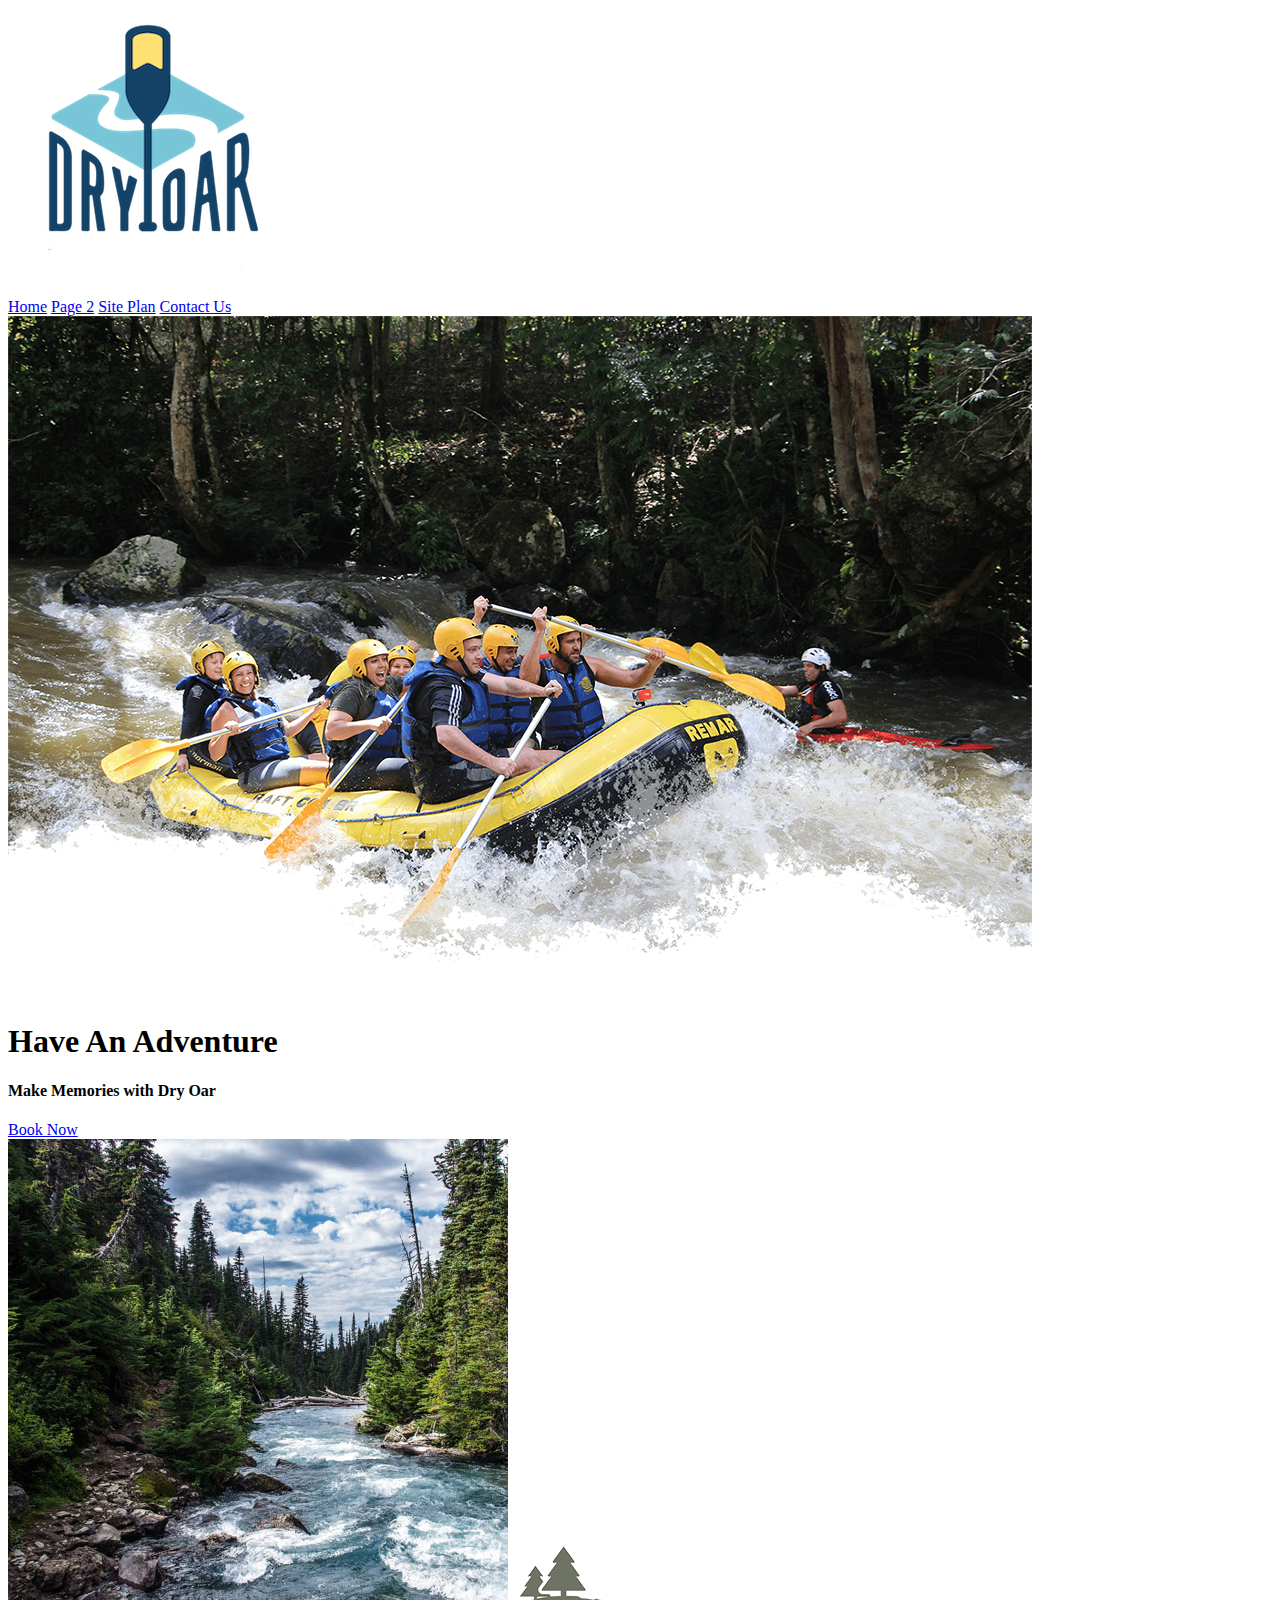
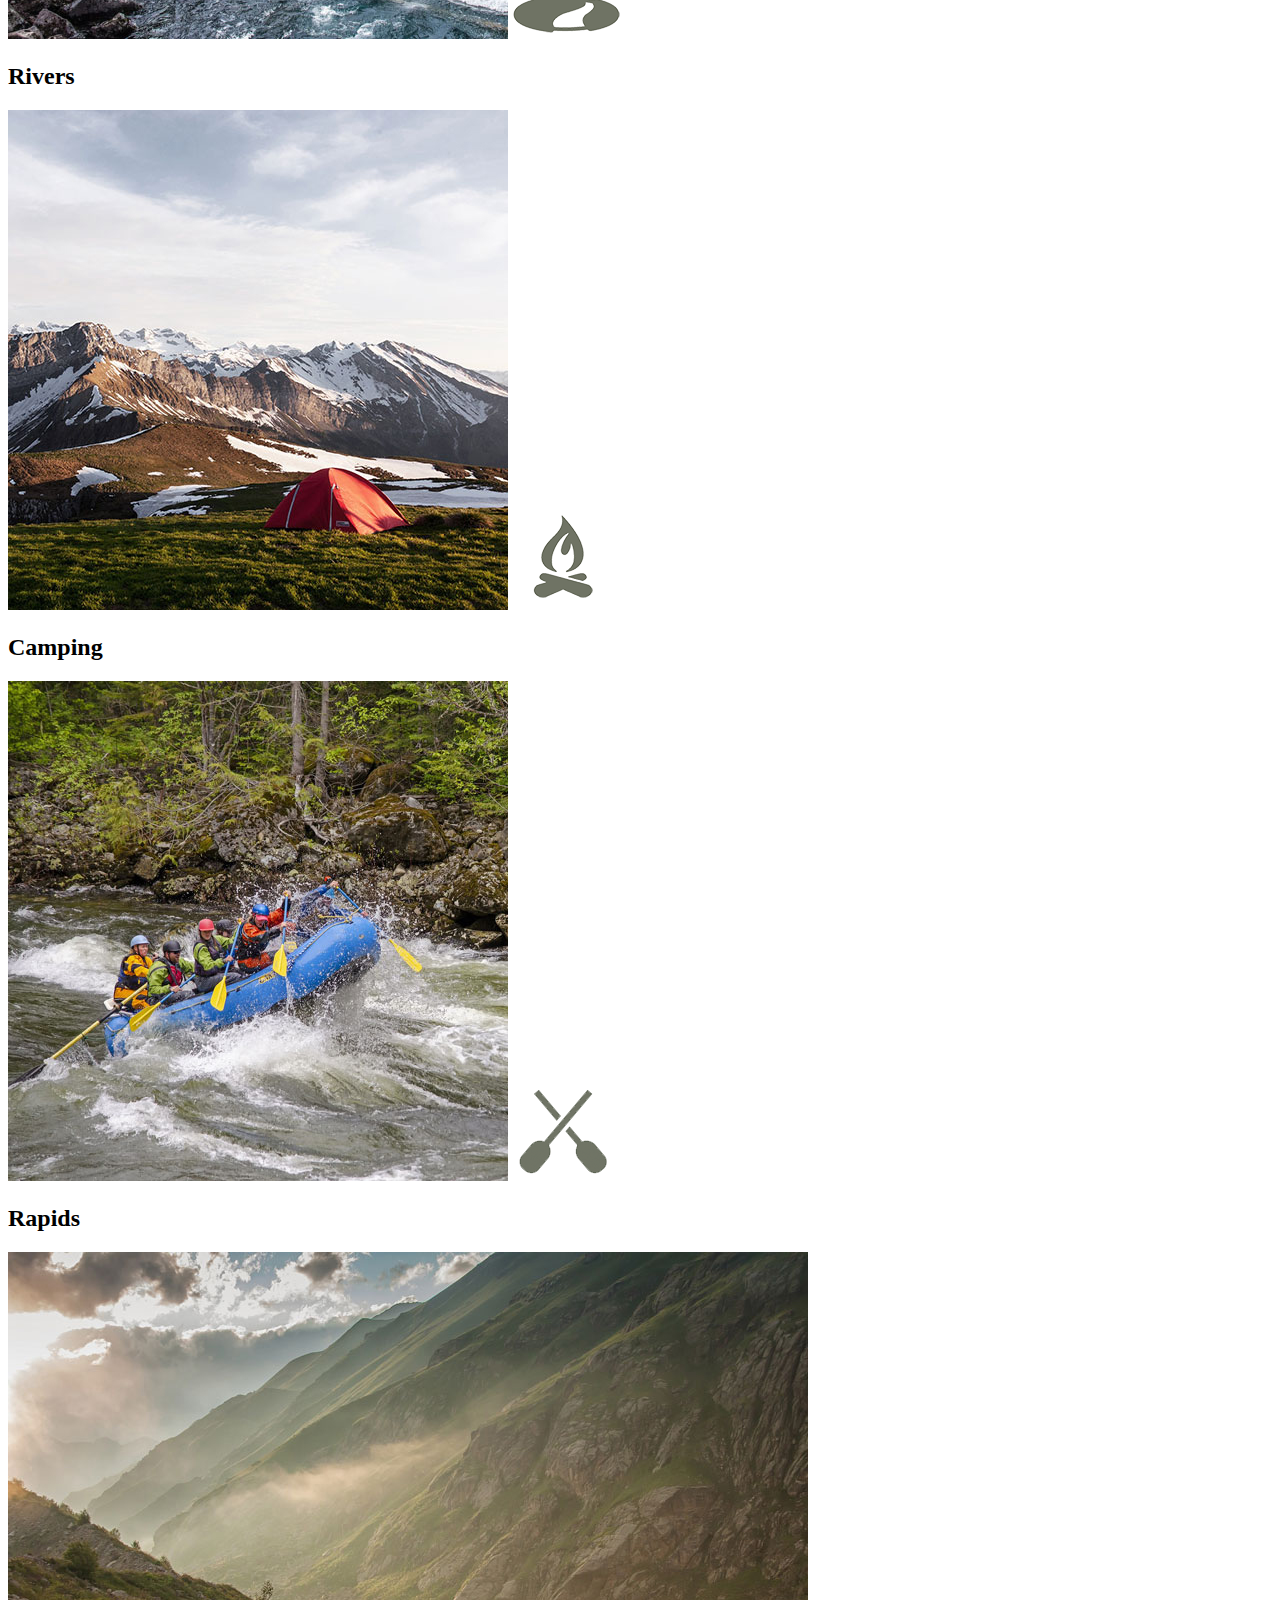
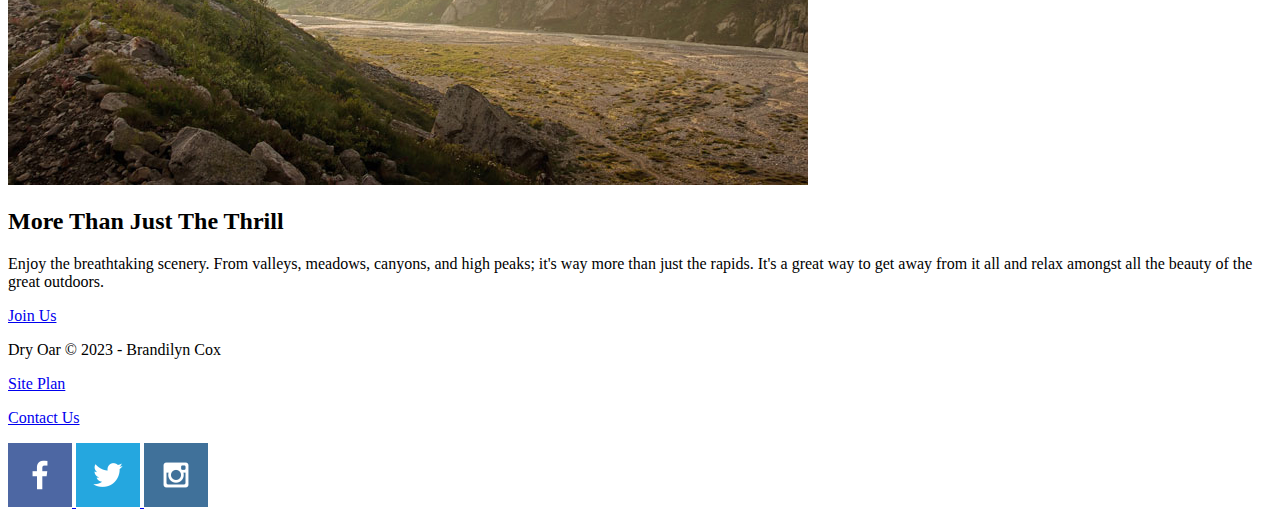
==== wwr/index.html @ a7d838d7 "adding home page" ====
<!DOCTYPE html>
<html lang="en">
<head>
    <meta charset="UTF-8">
    <meta name="viewport" content="width=device-width, initial-scale=1.0">
    <title>Whitewater Rafting Vacations | Dry Oar Boating | Home</title>
</head>
<body>
    <header>
        <a id="logo_link" href="index.html">
            <img class="logo" src="images/logo.png" alt="Dry Oar Logo">
        </a>
        <nav>
            <a href="index.html">Home</a>
            <a href="#">Page 2</a>
            <a href="site-plan-rafting.html">Site Plan</a>
            <a href="contactus.html">Contact Us</a>
        </nav>
    </header>
    <div id="hero">
        <div id="hero-box">
            <img id="hero-img" src="images/hero.png" alt="People enjoying rafting">
        </div>
        <section id="hero-msg">
            <h1 class="home-title">Have An Adventure</h1>
            <h4>Make Memories with Dry Oar </h4>
            <div class='button-box'>
                <a class='book' href="contactus.html">Book Now</a>
            </div>
        </section>
    </div>
    <main class="home-grid">
        <section class="rivers-card">
            <img class="card-img" src="images/rivers.jpg" alt="river in forest">
            <img class="icon" src="images/river_icon.png" alt="river icon">
            <h2>Rivers</h2>
        </section>
        <section class="camping-card">
            <img class="card-img" src="images/camping.jpg" alt="tent in mountains">
            <img class="icon" src="images/fire_icon.png" alt="fire icon">
            <h2>Camping</h2>
        </section>
        <section class="rapids-card">
            <img class="card-img" src="images/rapids.jpg" alt="rafting boat">
            <img class="icon" src="images/oars.png" alt="oars icon">
            <h2>Rapids</h2>
        </section>
        <img class="mountains" src="images/mountains.jpg" alt="Misty mountains">
        <section class="msg">
            <h2>More Than Just The Thrill</h2>
            <p>Enjoy the breathtaking scenery. From valleys, meadows, canyons, and high peaks; it's way more than just the rapids. It's a great way to get away from it all and relax amongst all the beauty of the great outdoors. </p>
            <a class='join' href="rivers.html">Join Us</a>
    </section>
    </main>
    <footer>
        <p>Dry Oar &copy; 2023 - Brandilyn Cox</p>
        <p><a href="site-plan-rafting.html">Site Plan</a></p>
        <p><a href="contactus.html">Contact Us</a></p>
        <div class="social">
            <a href="https://facebook.com">
                <img src="images/facebook.png" alt="fb icon">
            </a>
            <a href="https://twitter.com">
                <img src="images/twitter.png" alt="twitter icon">
            </a>
            <a href="https://instagram.com">
                <img src="images/instagram.png" alt="instagram icon">
            </a>
        </div>
    </footer>
</body>
</html>
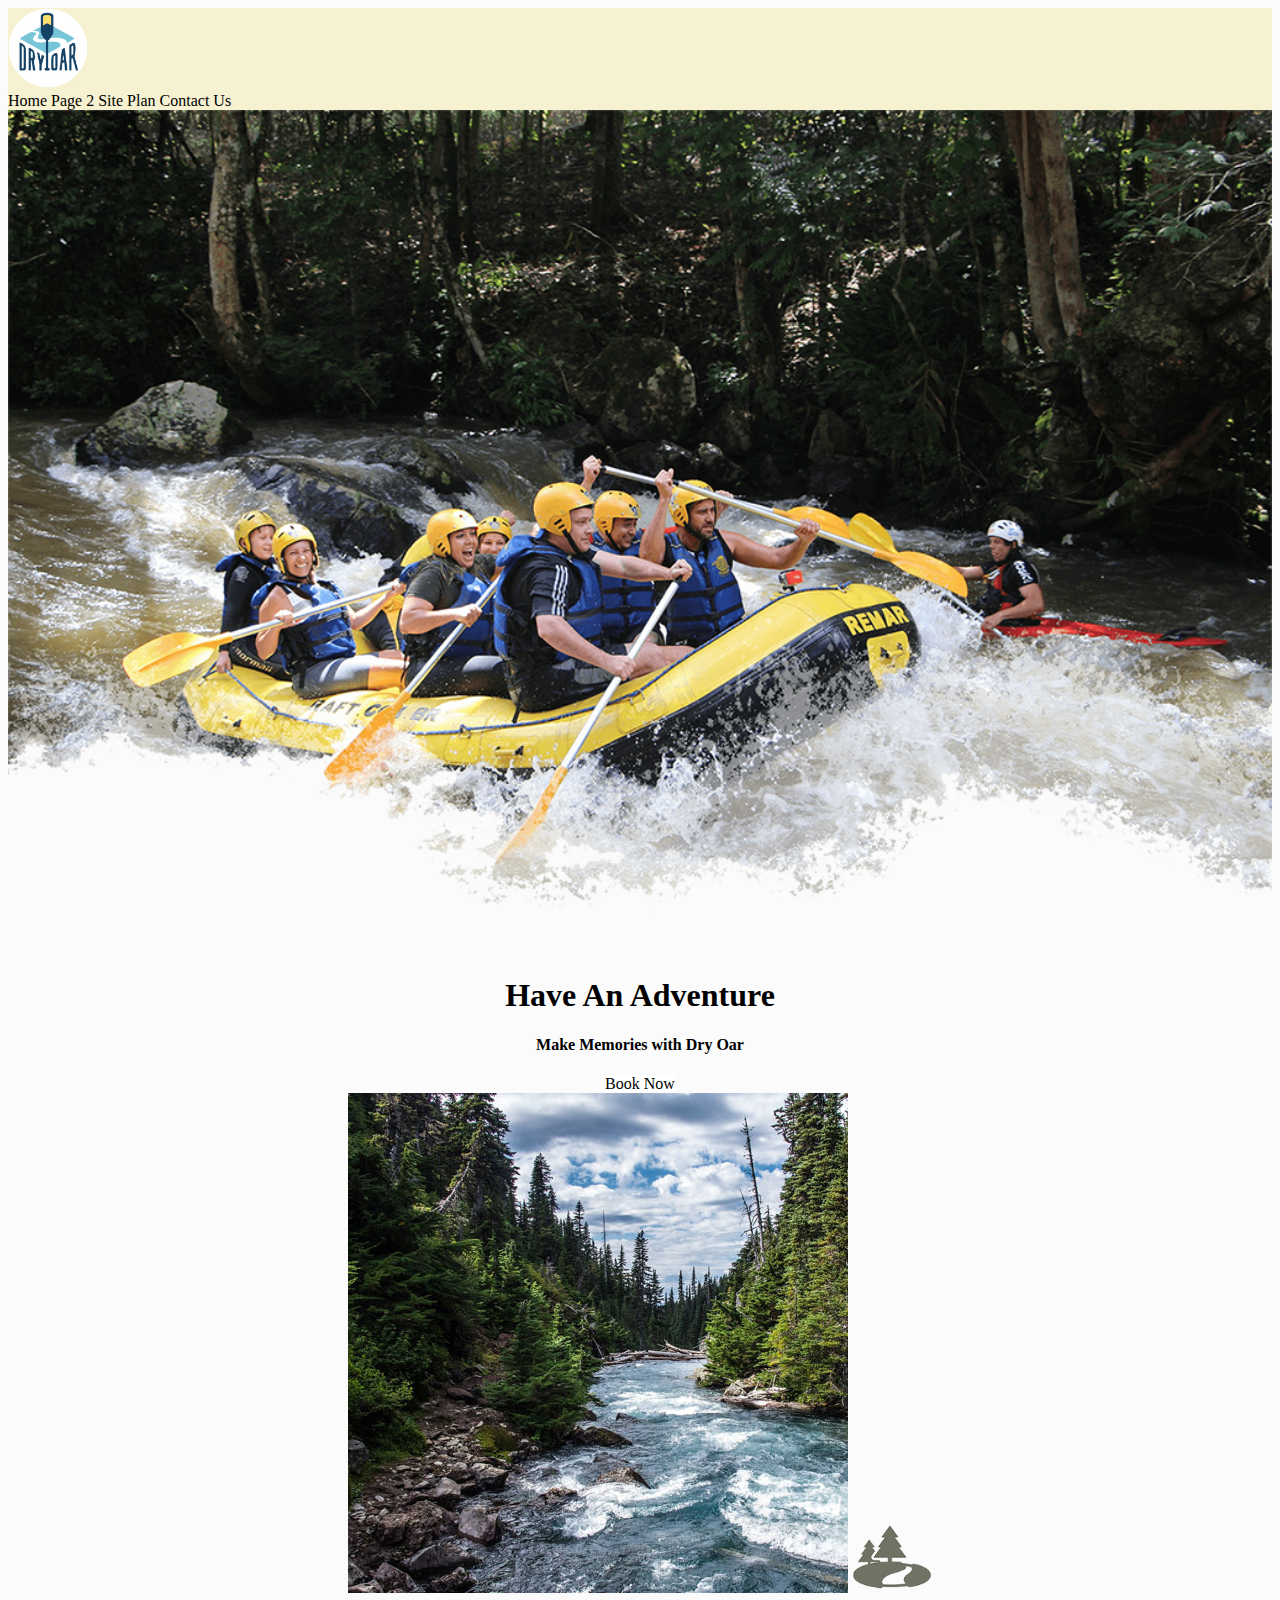
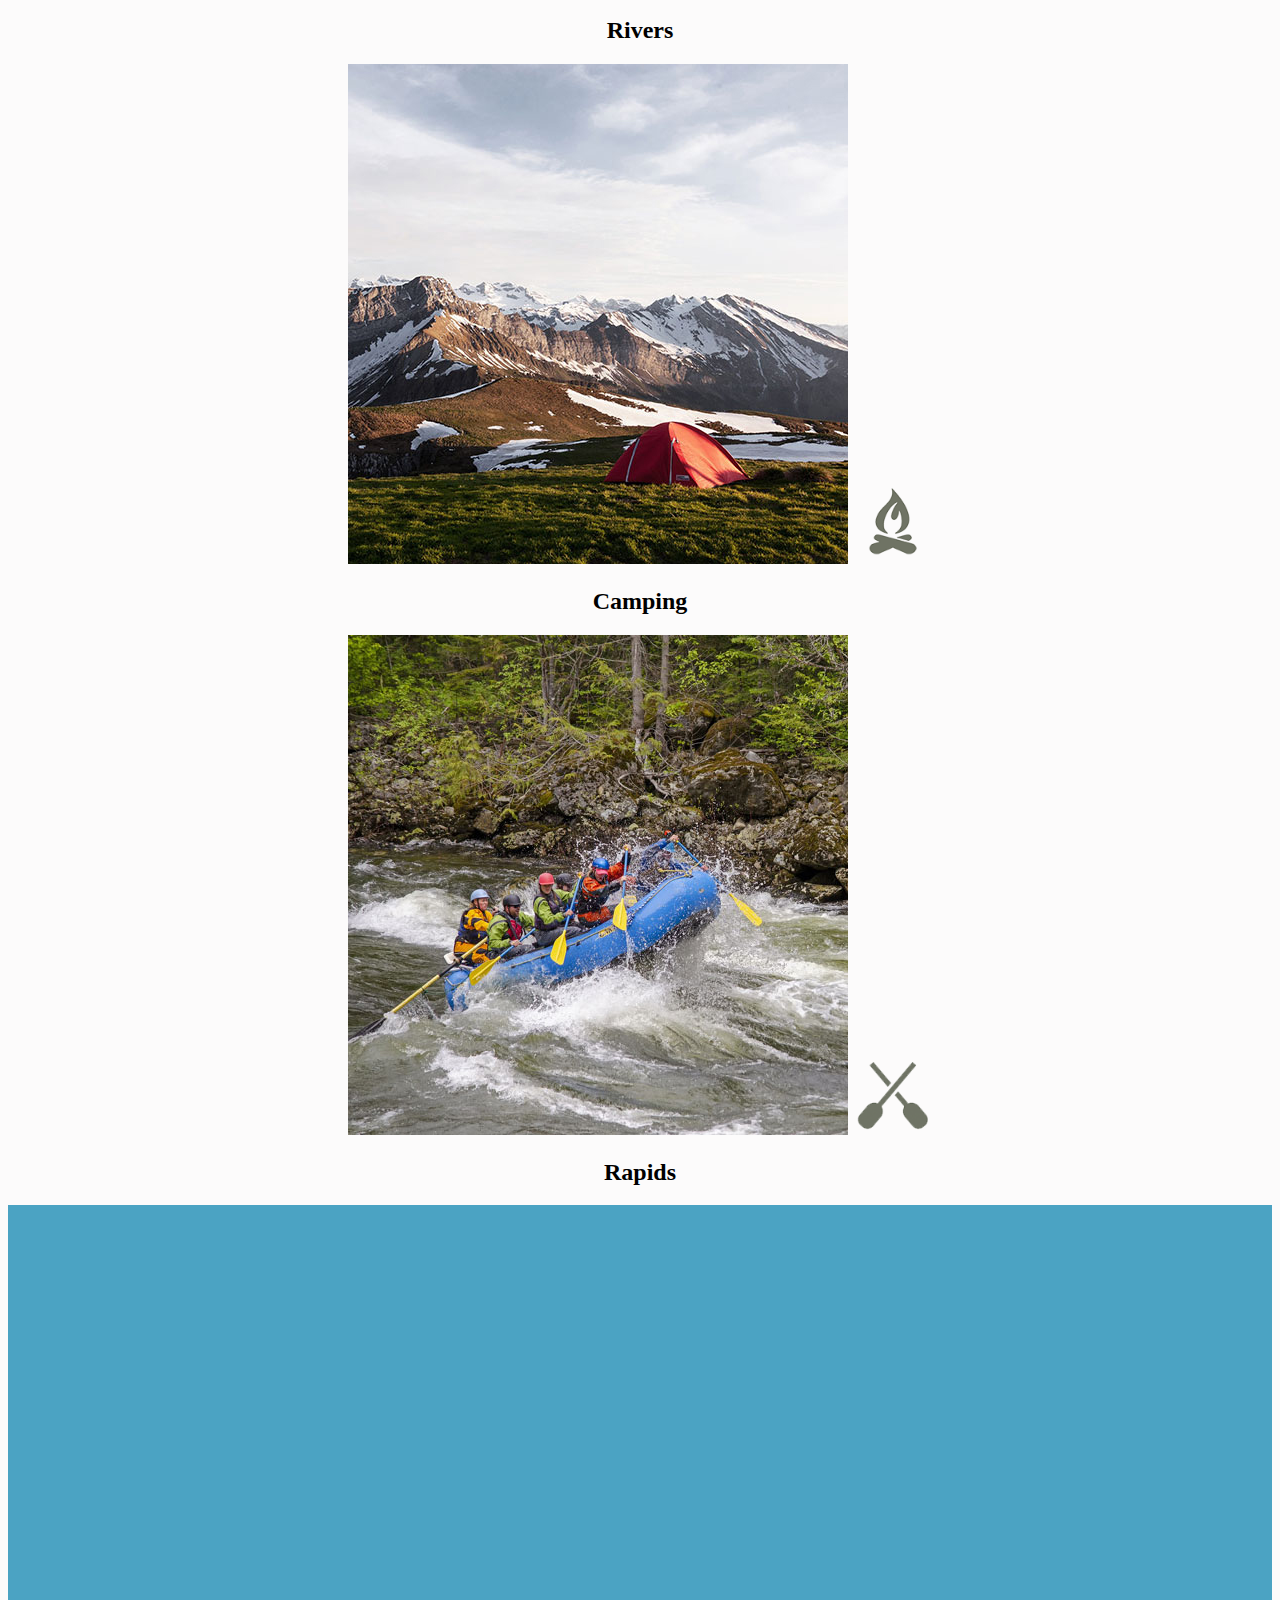
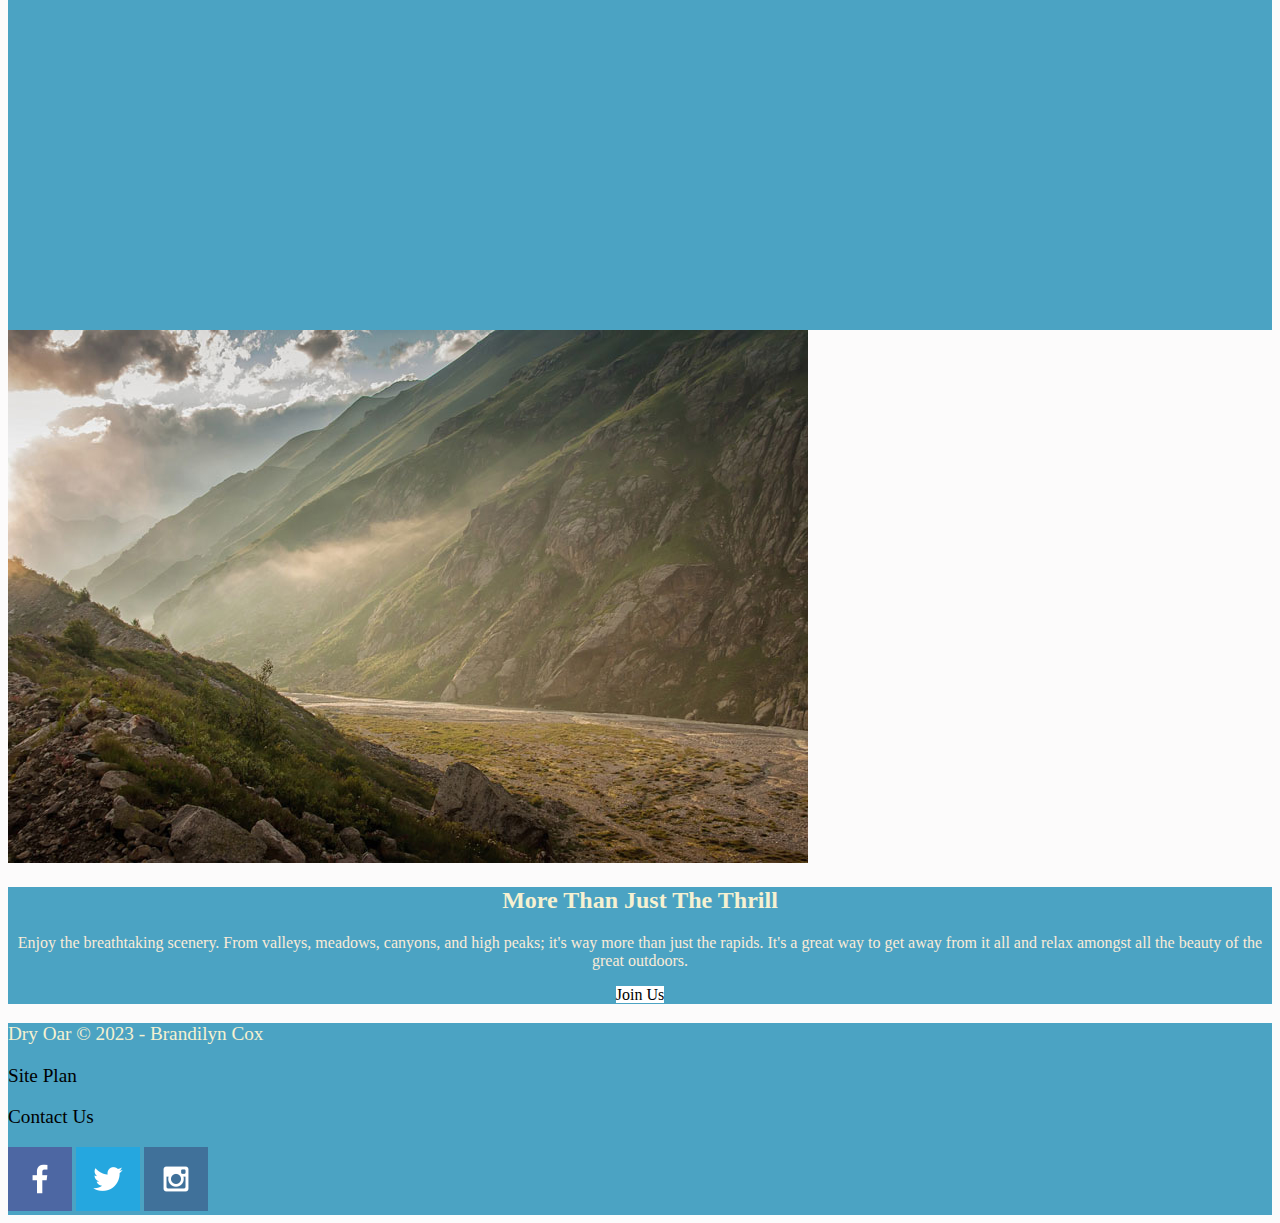
==== commit 4379d2f3: "update centering and decor" ====
--- a/wwr/index.html
+++ b/wwr/index.html
@@ -3,9 +3,11 @@
 <head>
     <meta charset="UTF-8">
     <meta name="viewport" content="width=device-width, initial-scale=1.0">
+    <link rel="stylesheet" href="styles/style.css">
     <title>Whitewater Rafting Vacations | Dry Oar Boating | Home</title>
 </head>
 <body>
+    <div id="content">
     <header>
         <a id="logo_link" href="index.html">
             <img class="logo" src="images/logo.png" alt="Dry Oar Logo">
@@ -45,6 +47,7 @@
             <img class="icon" src="images/oars.png" alt="oars icon">
             <h2>Rapids</h2>
         </section>
+        <div id="background"></div>
         <img class="mountains" src="images/mountains.jpg" alt="Misty mountains">
         <section class="msg">
             <h2>More Than Just The Thrill</h2>
@@ -57,16 +60,17 @@
         <p><a href="site-plan-rafting.html">Site Plan</a></p>
         <p><a href="contactus.html">Contact Us</a></p>
         <div class="social">
-            <a href="https://facebook.com">
+            <a href="https://facebook.com" target="_blank">
                 <img src="images/facebook.png" alt="fb icon">
             </a>
-            <a href="https://twitter.com">
+            <a href="https://twitter.com" target="_blank">
                 <img src="images/twitter.png" alt="twitter icon">
             </a>
-            <a href="https://instagram.com">
+            <a href="https://instagram.com" target="_blank">
                 <img src="images/instagram.png" alt="instagram icon">
             </a>
         </div>
     </footer>
+    </div>
 </body>
 </html>--- a/wwr/styles/style.css
+++ b/wwr/styles/style.css
@@ -0,0 +1,110 @@
+header {
+    background-color: #f6f1d1;
+}
+
+nav a {
+    text-align: center;
+    color: #000000;
+    text-decoration: none;
+}
+
+nav a:hover {
+    background-color: #000000;
+    color: #fcfbfb;
+}
+
+.logo {
+    width: 80px;
+}
+
+.home-title {
+    color: #000000;
+}
+
+body {
+    background-color: #fcfbfb; 
+}
+
+#content {
+    max-width: 1600px;
+    margin: 0 auto;
+}
+
+h4 {
+    color: #000000;
+}
+
+
+#hero-msg h1, #hero-msg h4 {
+    text-align: center;
+}
+
+#hero-img {
+    width: 100%;
+}
+
+main section {
+    text-align: center;
+}
+
+.icon {
+    width: 80px;
+}
+
+.button-box {
+    text-align: center;
+}
+
+#background {
+    height: 725px;
+    background-color: #4BA3C3;
+}
+
+.book, .join {
+    background-color: #ffffff;
+    color: #000000;
+    text-decoration: none;
+}
+
+.book:hover, .join:hover {
+    background-color: #4BA3C3;
+    color: #fcfbfb;
+}
+
+.msg {
+    background-color: #4BA3C3;
+}
+
+.msg h2 {
+    color: #f6f1d1;
+}
+
+.msg p {
+    color: antiquewhite;
+}
+
+
+
+footer {
+    background-color: #4BA3C3;
+    color: #f6f1d1;
+}
+
+footer p {
+    font-size: 1.2em;
+}
+
+footer p a:hover {
+    text-decoration: underline;
+}
+
+footer a {
+    color: #000000;
+    text-decoration: none;
+}
+
+footer a:hover {
+    color: #f6f1d1;
+}
+
+
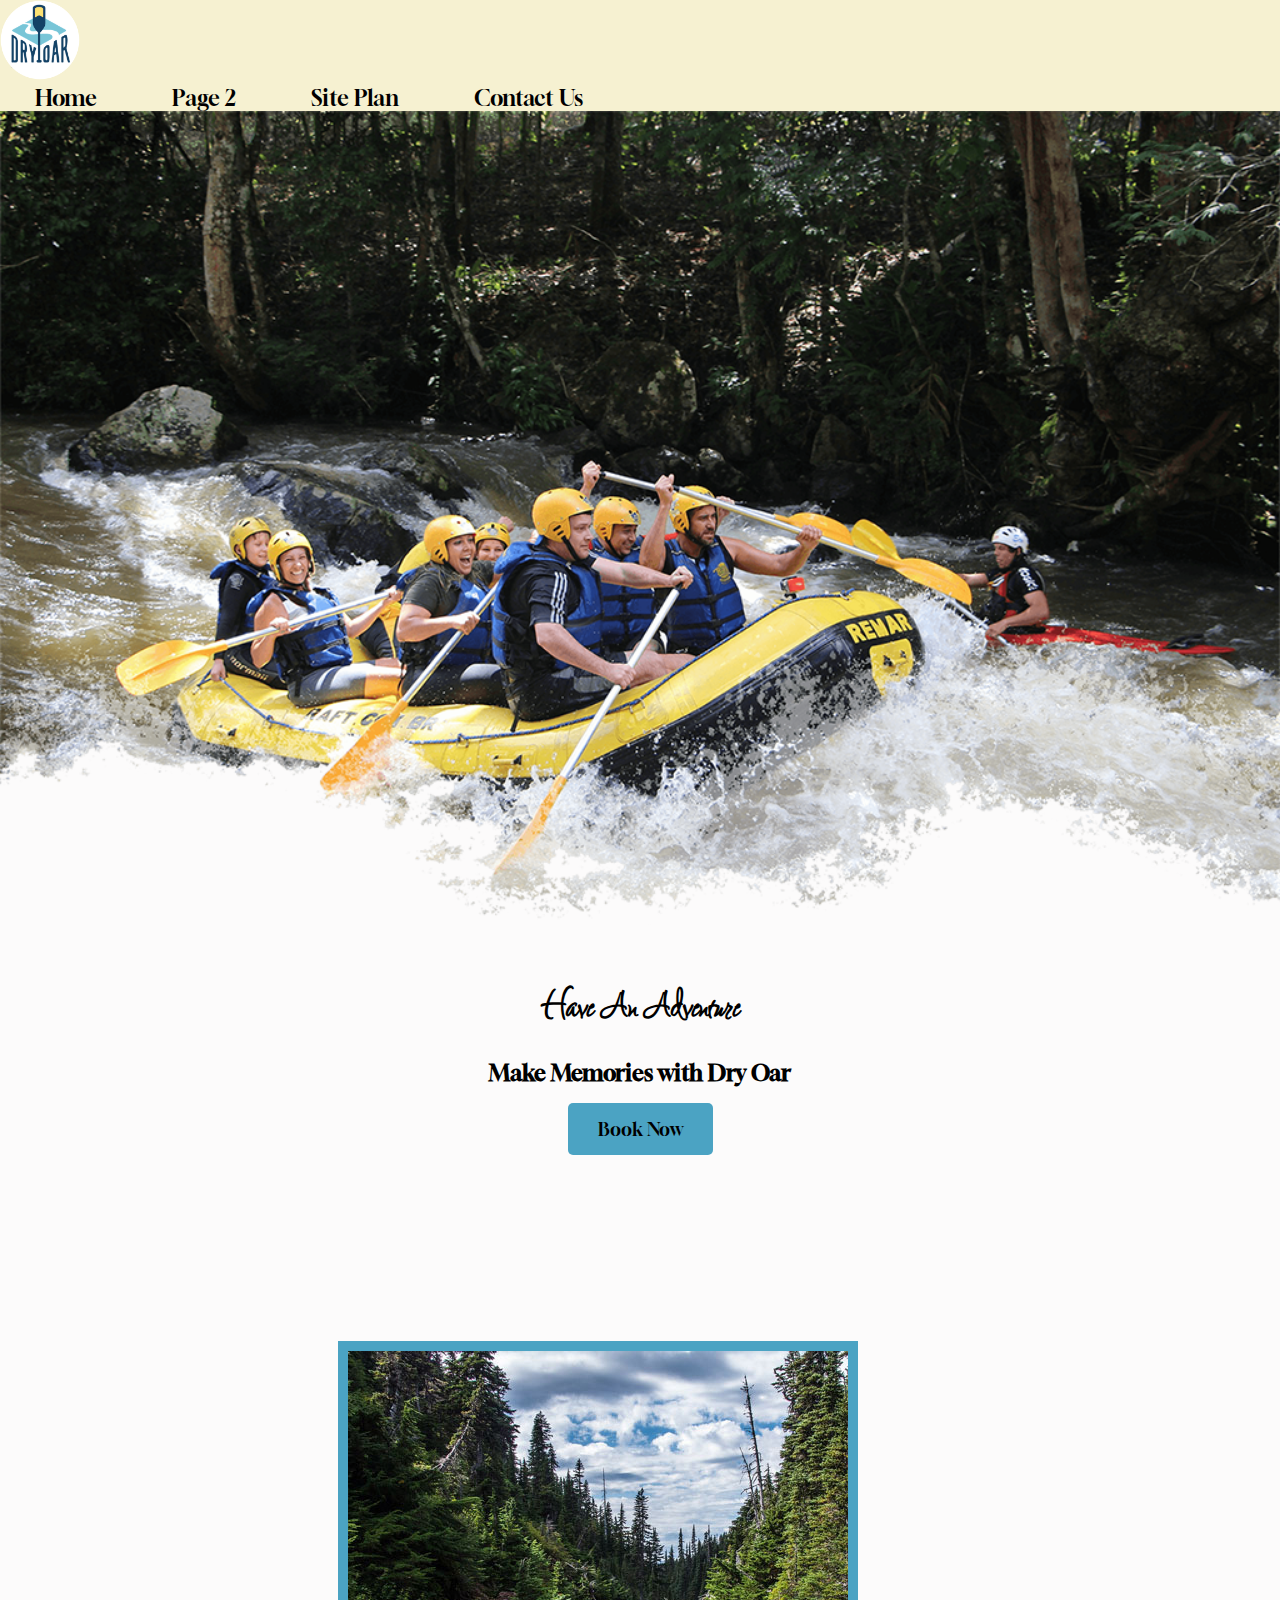
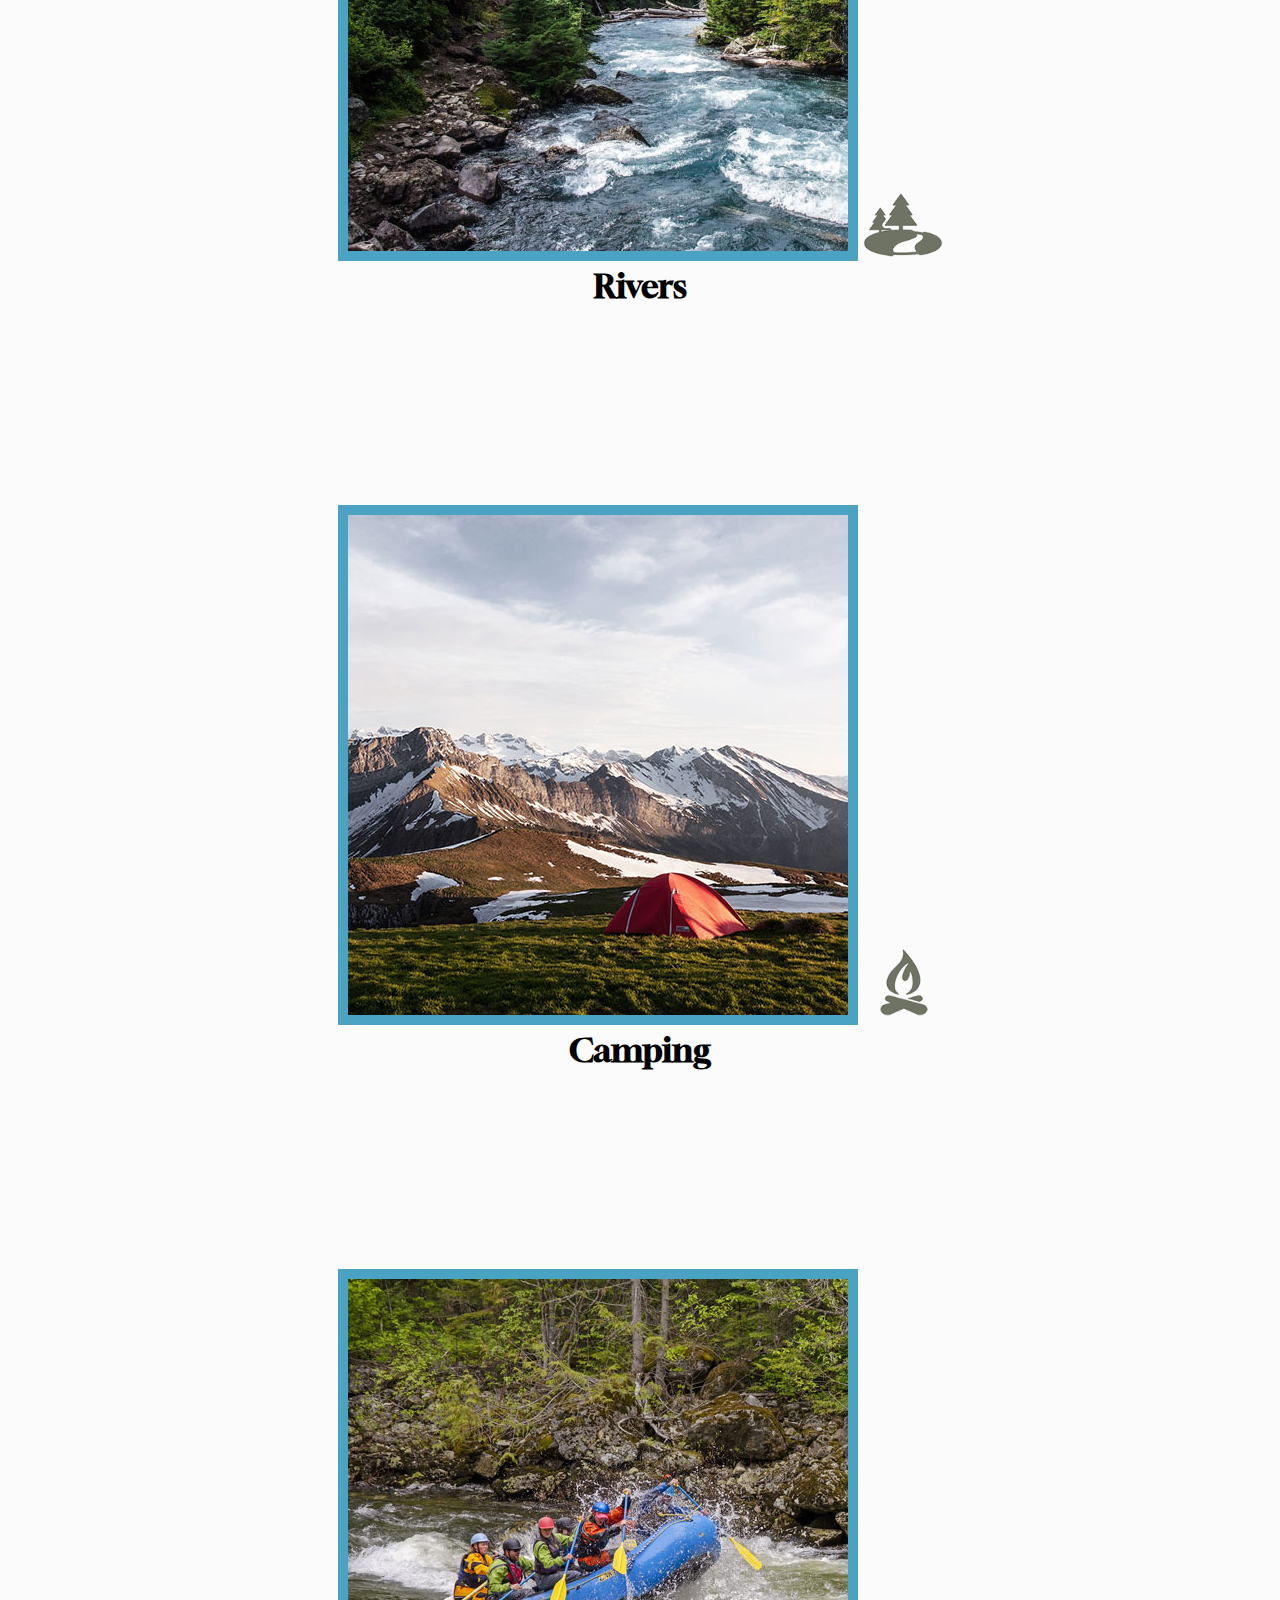
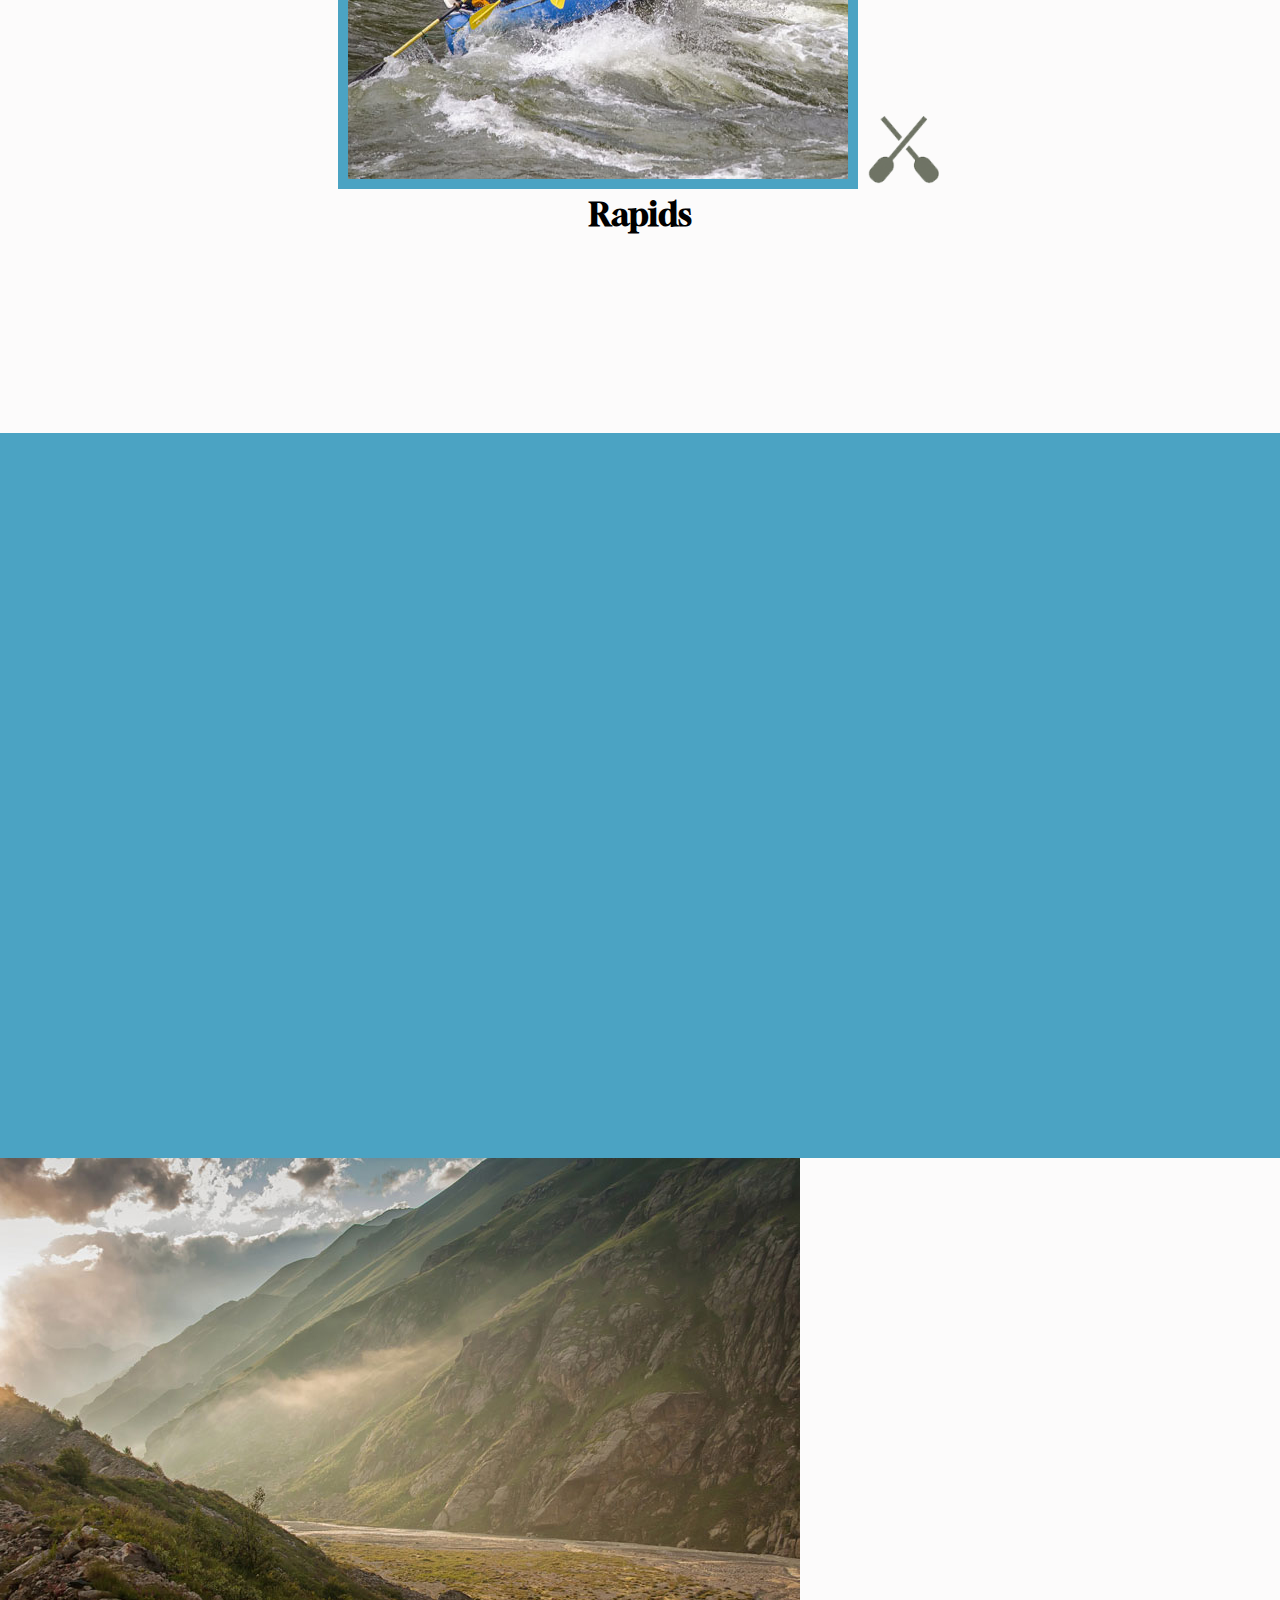
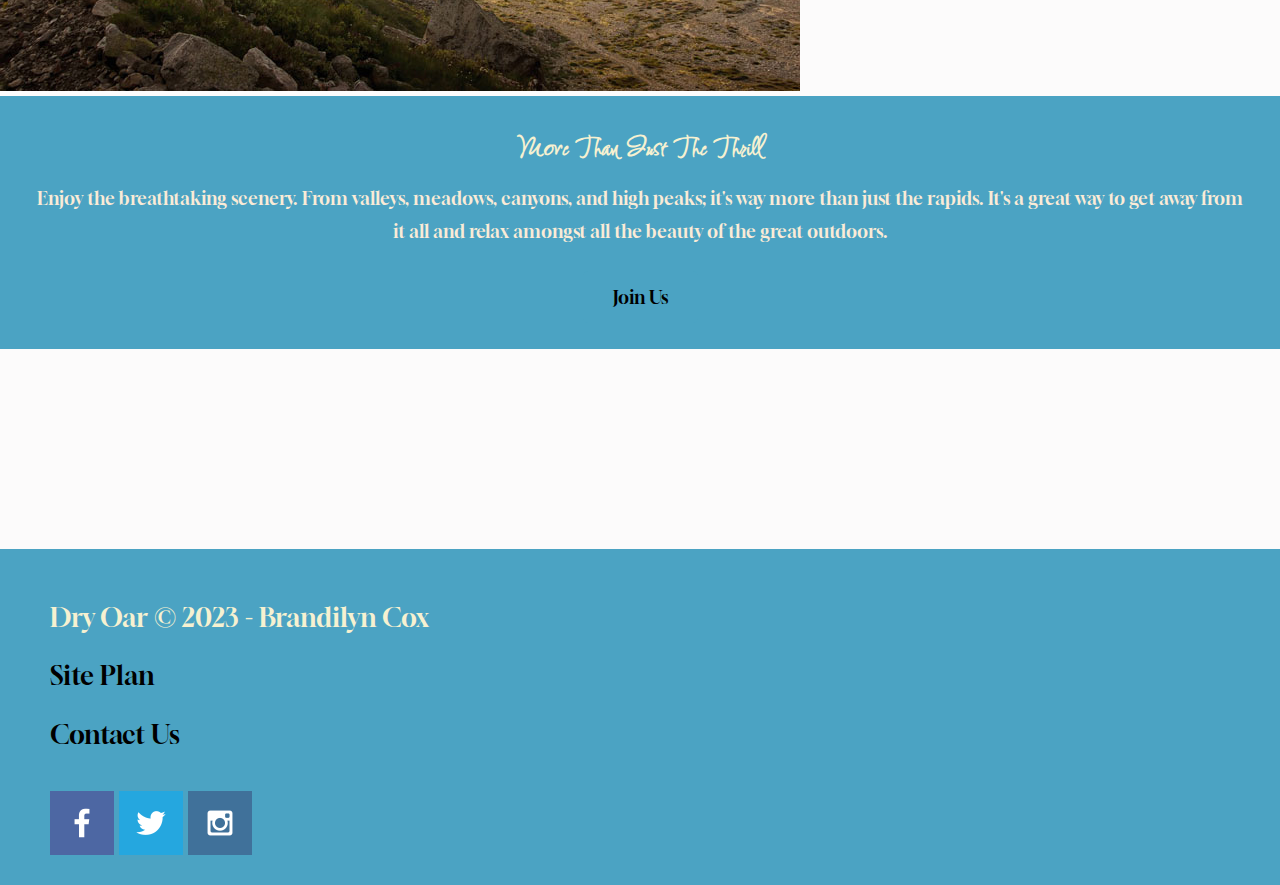
==== commit 89a3cef6: "Fonts and Spacing" ====
--- a/wwr/index.html
+++ b/wwr/index.html
@@ -53,7 +53,7 @@
             <h2>More Than Just The Thrill</h2>
             <p>Enjoy the breathtaking scenery. From valleys, meadows, canyons, and high peaks; it's way more than just the rapids. It's a great way to get away from it all and relax amongst all the beauty of the great outdoors. </p>
             <a class='join' href="rivers.html">Join Us</a>
-    </section>
+        </section>
     </main>
     <footer>
         <p>Dry Oar &copy; 2023 - Brandilyn Cox</p>
--- a/wwr/styles/style.css
+++ b/wwr/styles/style.css
@@ -1,3 +1,6 @@
+@import url('https://fonts.googleapis.com/css2?family=Fuggles&family=Gloock&display=swap');
+
+
 header {
     background-color: #f6f1d1;
 }
@@ -6,6 +9,7 @@
     text-align: center;
     color: #000000;
     text-decoration: none;
+    padding: 35px;
 }
 
 nav a:hover {
@@ -17,12 +21,27 @@
     width: 80px;
 }
 
+#logo_link {
+    padding-top: 5px;
+}
+
 .home-title {
     color: #000000;
+    font-family: Fuggles;
+    font-size: 2em;
+    margin-top: 10px;
 }
 
 body {
     background-color: #fcfbfb; 
+    font-family: Gloock, 'Times New Roman', serif;
+    font-size: 22px;
+    margin: 0;
+    padding: 0;
+}
+
+h2 {
+    margin: 0;
 }
 
 #content {
@@ -47,8 +66,22 @@
     text-align: center;
 }
 
+main section img {
+    box-sizing: border-box;
+
+}
+
+.rivers-card, .camping-card, .rapids-card {
+    margin: 200px 0;
+}
+
+.card-img {
+    border: 10px solid #4BA3C3;
+}
+
 .icon {
     width: 80px;
+    padding-top: 10px;
 }
 
 .button-box {
@@ -61,9 +94,13 @@
 }
 
 .book, .join {
-    background-color: #ffffff;
+    background-color: #4BA3C3;
     color: #000000;
     text-decoration: none;
+    font-size: 18px;
+    padding: 15px 30px;
+    margin-top: 50px;
+    border-radius: 5px;
 }
 
 .book:hover, .join:hover {
@@ -73,14 +110,19 @@
 
 .msg {
     background-color: #4BA3C3;
+    line-height: 1.5em;
+    padding: 35px;
 }
 
 .msg h2 {
     color: #f6f1d1;
+    font-family: Fuggles, Georgia, sans-serif;
 }
 
 .msg p {
     color: antiquewhite;
+    font-size: .8em;
+    padding-bottom: 15px;
 }
 
 
@@ -88,6 +130,8 @@
 footer {
     background-color: #4BA3C3;
     color: #f6f1d1;
+    padding: 25px 50px;
+    margin-top: 200px;
 }
 
 footer p {
@@ -107,4 +151,8 @@
     color: #f6f1d1;
 }
 
+footer .social img {
+    padding-top: 15px;
+}
 
+
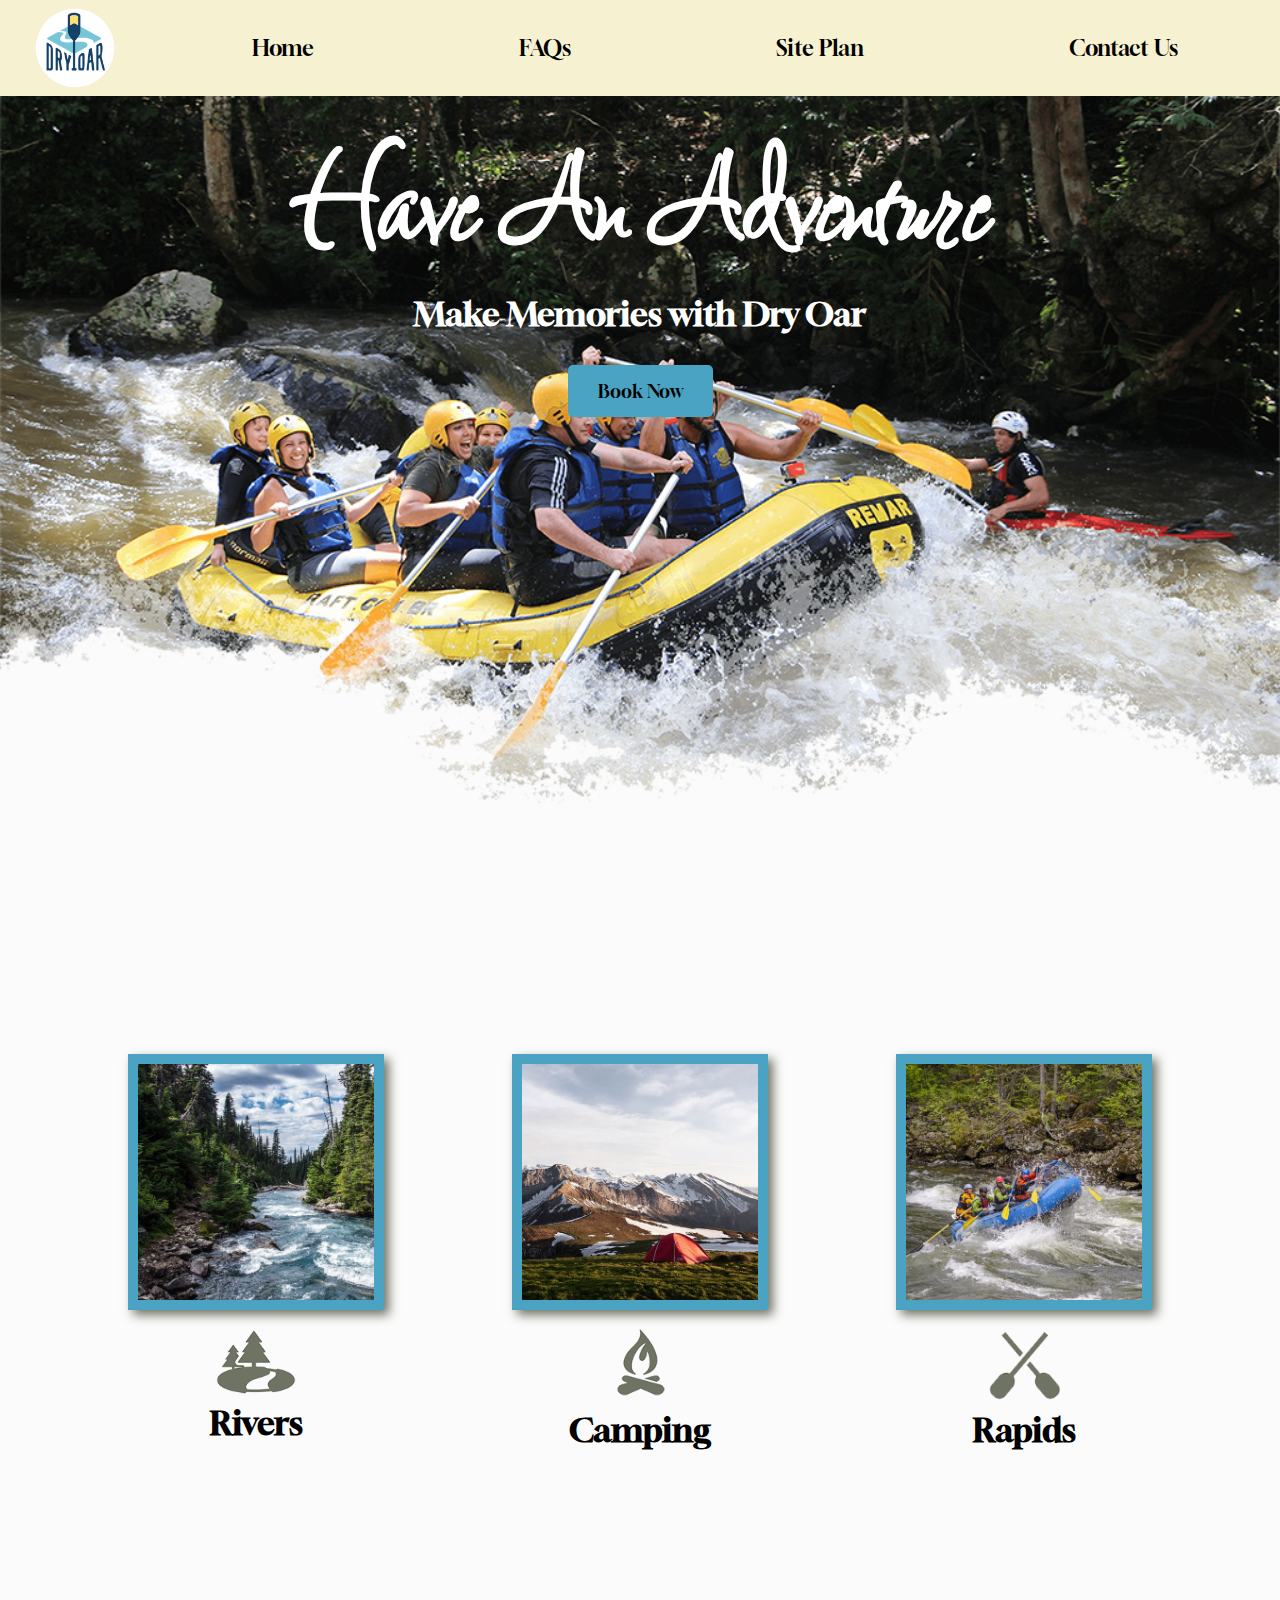
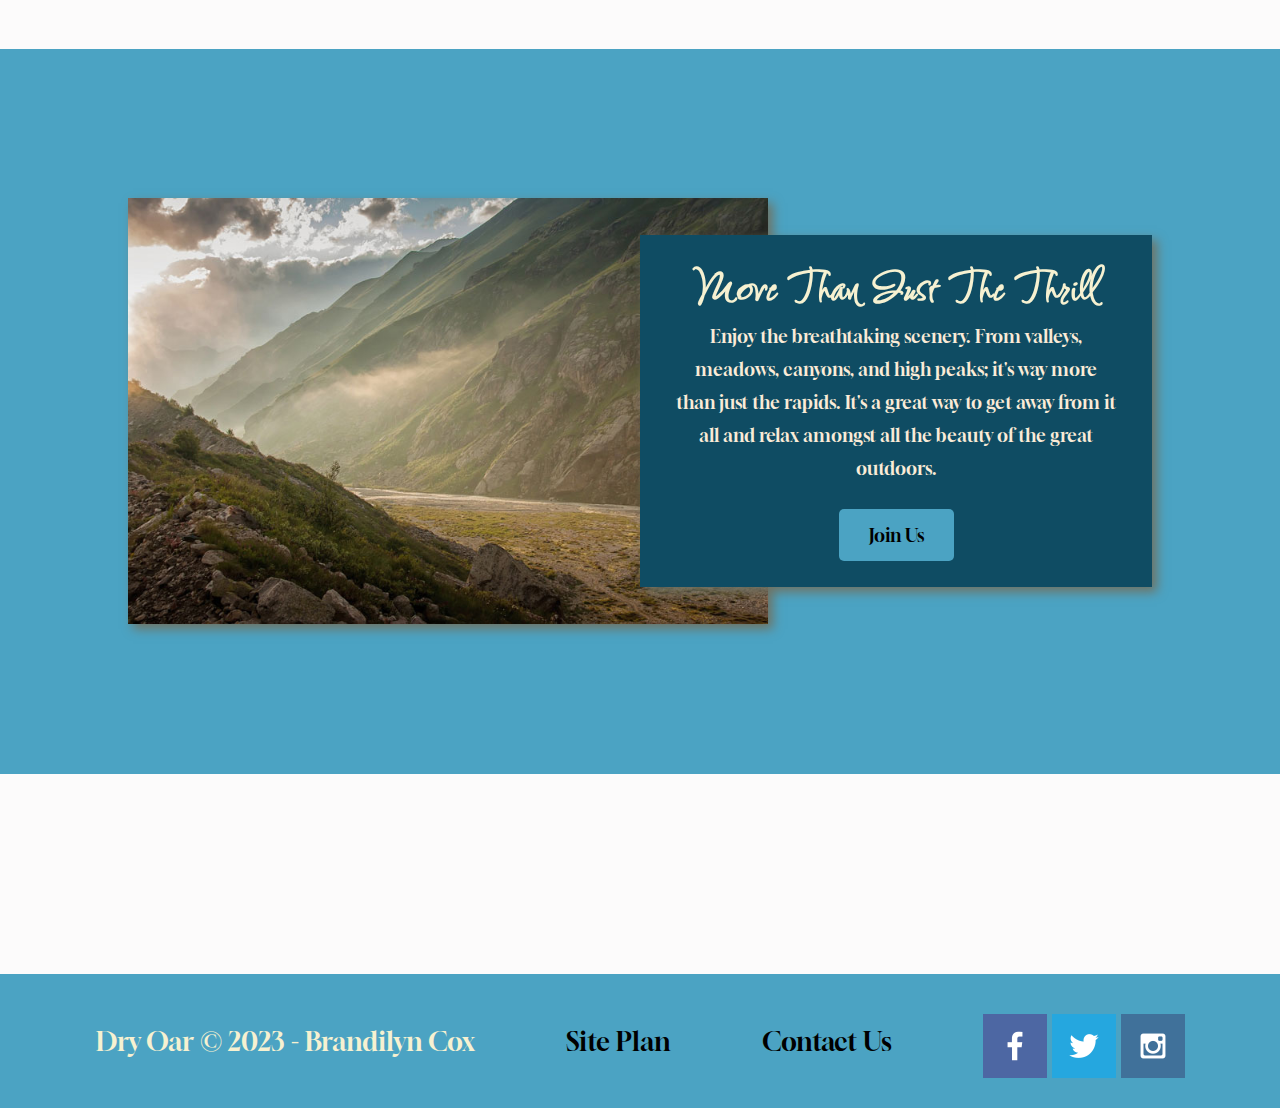
==== commit 1c921bb7: "rafting subpage" ====
--- a/wwr/index.html
+++ b/wwr/index.html
@@ -14,7 +14,7 @@
         </a>
         <nav>
             <a href="index.html">Home</a>
-            <a href="#">Page 2</a>
+            <a href="faqs.html">FAQs</a>
             <a href="site-plan-rafting.html">Site Plan</a>
             <a href="contactus.html">Contact Us</a>
         </nav>
--- a/wwr/styles/style.css
+++ b/wwr/styles/style.css
@@ -1,8 +1,21 @@
 @import url('https://fonts.googleapis.com/css2?family=Fuggles&family=Gloock&display=swap');
 
+/* header section */
 
 header {
     background-color: #f6f1d1;
+    display: grid;
+    grid-template-columns: 150px auto;
+}
+
+.icon {
+    width: 80px;
+    padding-top: 10px;
+}
+
+nav {
+    display: flex;
+    justify-content: space-around;
 }
 
 nav a {
@@ -23,14 +36,18 @@
 
 #logo_link {
     padding-top: 5px;
+    justify-self: center;
+    align-self: center;
 }
 
 .home-title {
     color: #000000;
     font-family: Fuggles;
-    font-size: 2em;
+    font-size: 7em;
     margin-top: 10px;
 }
+
+/* body */
 
 body {
     background-color: #fcfbfb; 
@@ -40,6 +57,13 @@
     padding: 0;
 }
 
+#background {
+    height: 725px;
+    background-color: #4BA3C3;
+    grid-column: 1/11;
+    grid-row: 4/9;
+}
+
 h2 {
     margin: 0;
 }
@@ -51,21 +75,52 @@
 
 h4 {
     color: #000000;
-}
-
+    font-size: 1.5em;
+    margin-top: -100px; 
+}
+
+/* hero */
+
+#hero {
+    display: grid;
+    grid-template-columns: 1fr 3fr 1fr;
+    margin-top: -100px;
+}
+
+#hero-box {
+    grid-column: 1/4;
+    grid-row: 1/3;
+    z-index: -1;
+}
+
+#hero-msg {
+    grid-column: 2/3;
+    grid-row: 1/2;
+    margin-top: 100px;
+}
 
 #hero-msg h1, #hero-msg h4 {
     text-align: center;
+    color: #ffffff;       
 }
 
 #hero-img {
     width: 100%;
 }
 
+/* main */
+
+main {
+    display: grid;
+    grid-template-columns: repeat(10,1fr);
+}
+
 main section {
     text-align: center;
 }
 
+/* image grid */
+
 main section img {
     box-sizing: border-box;
 
@@ -75,22 +130,48 @@
     margin: 200px 0;
 }
 
+.rivers-card {
+    grid-column: 2/4;
+    grid-row: 2/3;    
+}
+
+.camping-card {
+    grid-column: 5/7;
+    grid-row: 2/3;
+}
+
+.rapids-card {
+    grid-column: 8/10;
+    grid-row: 2/3;
+}
+
+/* cards */
+
 .card-img {
     border: 10px solid #4BA3C3;
-}
-
-.icon {
-    width: 80px;
-    padding-top: 10px;
-}
+    transition: tranform .5s;
+    box-shadow: 5px 5px 10px #6f7364;
+}
+
+.card-img, .mountains {
+    width: 100%;
+}
+
+.card-img:hover {
+    opacity: .6;
+    transform: scale(1.1);
+}
+
+.mountains {
+    grid-column: 2/7;
+    grid-row: 5/8;
+    box-shadow: 5px 5px 10px #6f7364;
+}
+
+/* buttons */
 
 .button-box {
     text-align: center;
-}
-
-#background {
-    height: 725px;
-    background-color: #4BA3C3;
 }
 
 .book, .join {
@@ -108,15 +189,21 @@
     color: #fcfbfb;
 }
 
+/* message section */
+
 .msg {
-    background-color: #4BA3C3;
+    background-color: #0f4c63;
     line-height: 1.5em;
     padding: 35px;
+    grid-column: 6/10;
+    grid-row: 6/7;
+    box-shadow: 5px 5px 10px #6f7364;
 }
 
 .msg h2 {
     color: #f6f1d1;
     font-family: Fuggles, Georgia, sans-serif;
+    font-size: 2.5em;
 }
 
 .msg p {
@@ -125,13 +212,137 @@
     padding-bottom: 15px;
 }
 
-
+/* FAQs */
+
+/* FAQ 1 */
+.faq1 {
+    max-height: 650px;
+    width: 80%;
+    display: grid;
+    grid-template-columns: 1fr 65% 1fr;
+    grid-template-rows: 1fr 1fr 1fr;
+    text-align: left;
+    font-size: 1.1em;
+    margin-bottom: 50px;
+    padding: 25px;
+    border-style: groove;
+    margin-left: 50px;
+}
+
+.faq1-icon {
+    height: 100px;
+    width: 100px;
+    grid-column: 1/2;
+    grid-row: 1/2;
+    vertical-align: middle;
+    margin-top: 25px;
+}
+
+.faq1-h3 {
+    width: 950px;
+    grid-column: 2/3;
+    grid-row: 1/2;
+    z-index: 2;
+    vertical-align: middle;
+    margin-top: 25px;
+    margin-left: 5px;
+}
+
+.faq1-p {
+    grid-column: 2/3;
+    grid-row: 2/3;
+    text-align: left;
+    background-color: #0f4c63;
+    line-height: 1.5em;
+    padding: 35px;
+    color: antiquewhite;
+    font-size: .8em;
+    padding-bottom: 15px;
+    box-shadow: 5px 5px 10px #6f7364;
+    z-index: 1;
+}
+
+.faq1-pic {
+    grid-column: 3/4;
+    grid-row: 2/4;
+    margin-left: -100px;
+    opacity: .8;
+    vertical-align: middle;
+    margin-top: -50px;
+}
+
+/* FAQ 2 */
+.faq2 {
+    max-height: 600px;
+    width: 80%;
+    display: grid;
+    grid-template-columns: 1fr 65% 1fr;
+    grid-template-rows: 1fr 1fr 1fr;
+    font-size: 1.1em;
+    margin-bottom: 50px;
+    padding: 25px;
+    border-style: ridge;
+    margin-left: 50px;
+}
+
+.faq2-icon {
+    height: 100px;
+    width: 100px;
+    grid-column: 3/4;
+    grid-row: 1/2;
+    vertical-align: middle;
+    margin-top: 25px;
+    margin-left: -85px;
+}
+
+.faq2-h3 {
+    grid-column: 2/3;
+    grid-row: 1/2;
+    z-index: 2;
+    vertical-align: middle;
+    margin-top: 25px;
+    margin-left: 150px;
+}
+
+.faq2-p {
+    grid-column: 2/3;
+    grid-row: 2/3;
+    text-align: right;
+    background-color: #0f4c63;
+    line-height: 1.5em;
+    padding: 35px;
+    color: antiquewhite;
+    font-size: .8em;
+    padding-bottom: 15px;
+    box-shadow: 5px 5px 10px #6f7364;
+    z-index: 1;
+}
+
+.faq2-pic {
+    grid-column: 1/2;
+    grid-row: 2/4;
+    margin-right: -100px;
+    opacity: .8;
+    vertical-align: middle;
+    margin-top: -50px;
+}
+
+#hero-img2 {
+    margin-top: 100px;
+    width: 100%;
+    margin-bottom: -100px;
+}
+
+/* footer */
 
 footer {
     background-color: #4BA3C3;
     color: #f6f1d1;
     padding: 25px 50px;
     margin-top: 200px;
+    display: flex;
+    justify-content: space-around;
+    align-items: center;
 }
 
 footer p {
@@ -156,3 +367,46 @@
 }
 
 
+/* This section should be LAST --- note by Brandi */
+
+/* @media screen and (max-width: 900px) {
+    #hero, .home-grid {
+        display: block;
+        height: auto;
+    }
+    nav, footer {
+        flex-direction: column;
+    }
+    nav a {
+        display: block;
+        padding: 15px;
+    }
+    #hero {
+        margin-top: 0;
+    }
+    #hero-msg {
+        margin-top: 0;
+    }
+    #hero-msg h4 {
+        display: none;
+    }
+    .home-title {
+        font-size: 25px;
+        color: #6f7364;
+    }
+    .rivers-card, .camping-card, .rapids-card { 
+        margin: 50px auto;
+        width: 60%;
+    }
+    #background {
+        display: none;
+    }
+    .mountains, .msg {
+        width: 80%;
+        display: block;
+        margin: 0 auto;
+    }
+    footer {
+        margin-top: 25px;
+    }
+} */